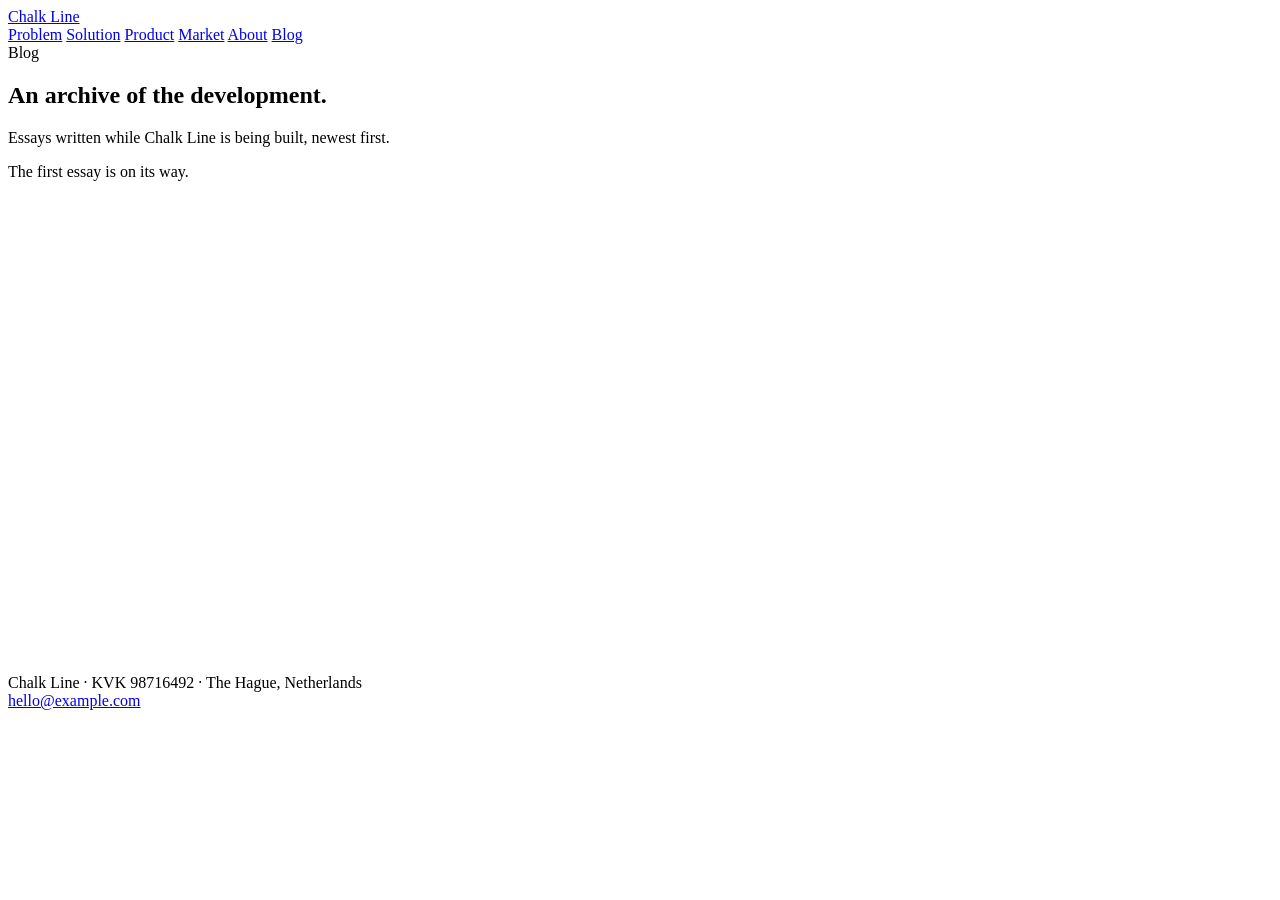
==== index.html @ dcace2c7 "Add files via upload" ====
<!DOCTYPE html>
<html lang="en">
<head>
  <meta charset="utf-8">
  <meta name="viewport" content="width=device-width, initial-scale=1">
  <title>Blog — Chalk Line</title>
  <link rel="stylesheet" href="../assets/style.css">
</head>
<body>

<header class="site-header">
  <div class="wrap">
    <a class="brand" href="../"><span class="brand-mark" aria-hidden="true"></span>Chalk Line</a>
    <nav class="nav" aria-label="Main">
      <a href="../#problem">Problem</a>
      <a href="../#solution">Solution</a>
      <a href="../#product">Product</a>
      <a href="../#market">Market</a>
      <a href="../#about">About</a>
      <a href="./" aria-current="page">Blog</a>
    </nav>
  </div>
</header>

<main>
  <section class="paper" style="min-height: 70vh">
    <div class="wrap">
      <div class="label">Blog</div>
      <h2>An archive of the development.</h2>
      <p class="prose">Essays written while Chalk Line is being built, newest first.</p>

      <div class="post-list">
        <!-- Add one block per essay, newest first. Copy post-template.html to a new file, then link it here.
        <a class="post" href="2026-12-01-title.html" style="text-decoration:none">
          <div class="d">1 DEC 2026</div>
          <div><h3>Essay title</h3><p>One-sentence summary.</p></div>
        </a>
        -->
      </div>

      <div class="empty">The first essay is on its way.</div>
    </div>
  </section>
</main>

<footer class="site-footer">
  <div class="wrap">
    <div>Chalk Line · KVK 98716492 · The Hague, Netherlands</div>
    <div><a href="mailto:hello@example.com">hello@example.com</a></div>
  </div>
</footer>

</body>
</html>
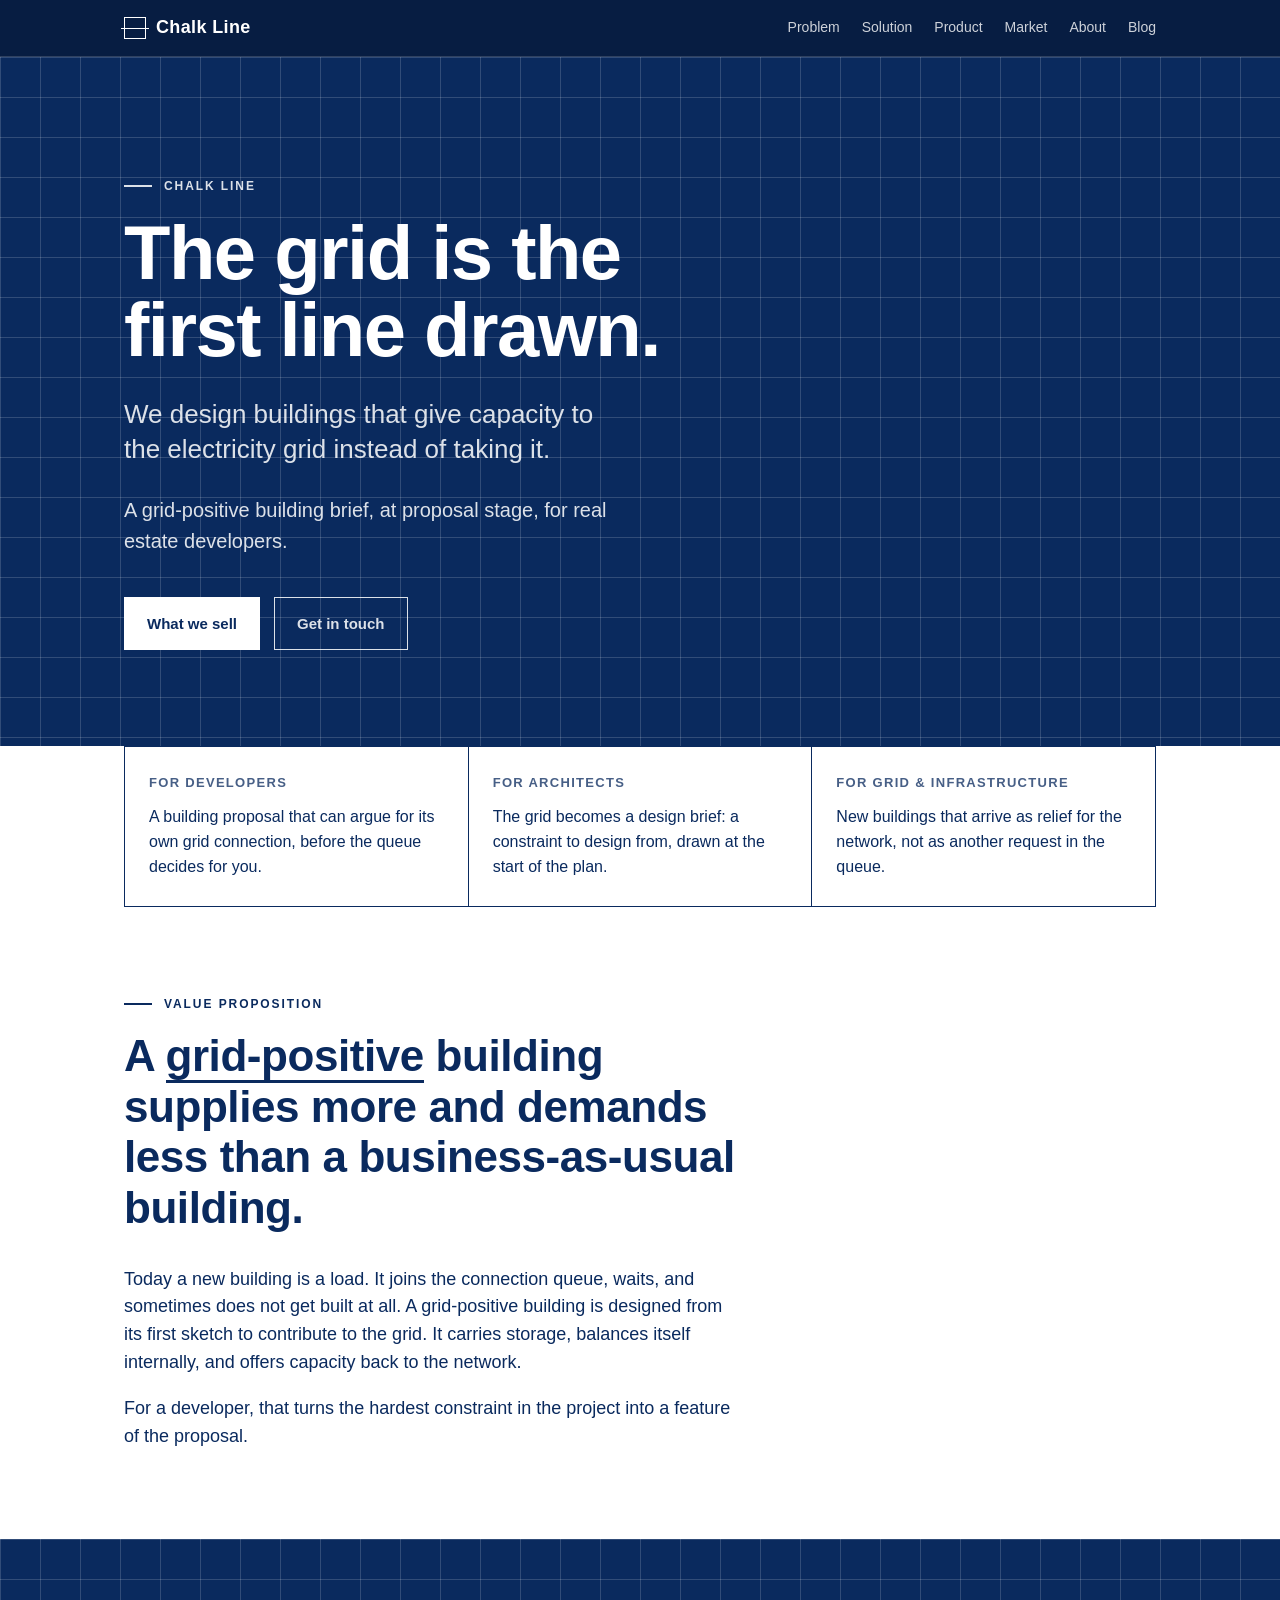
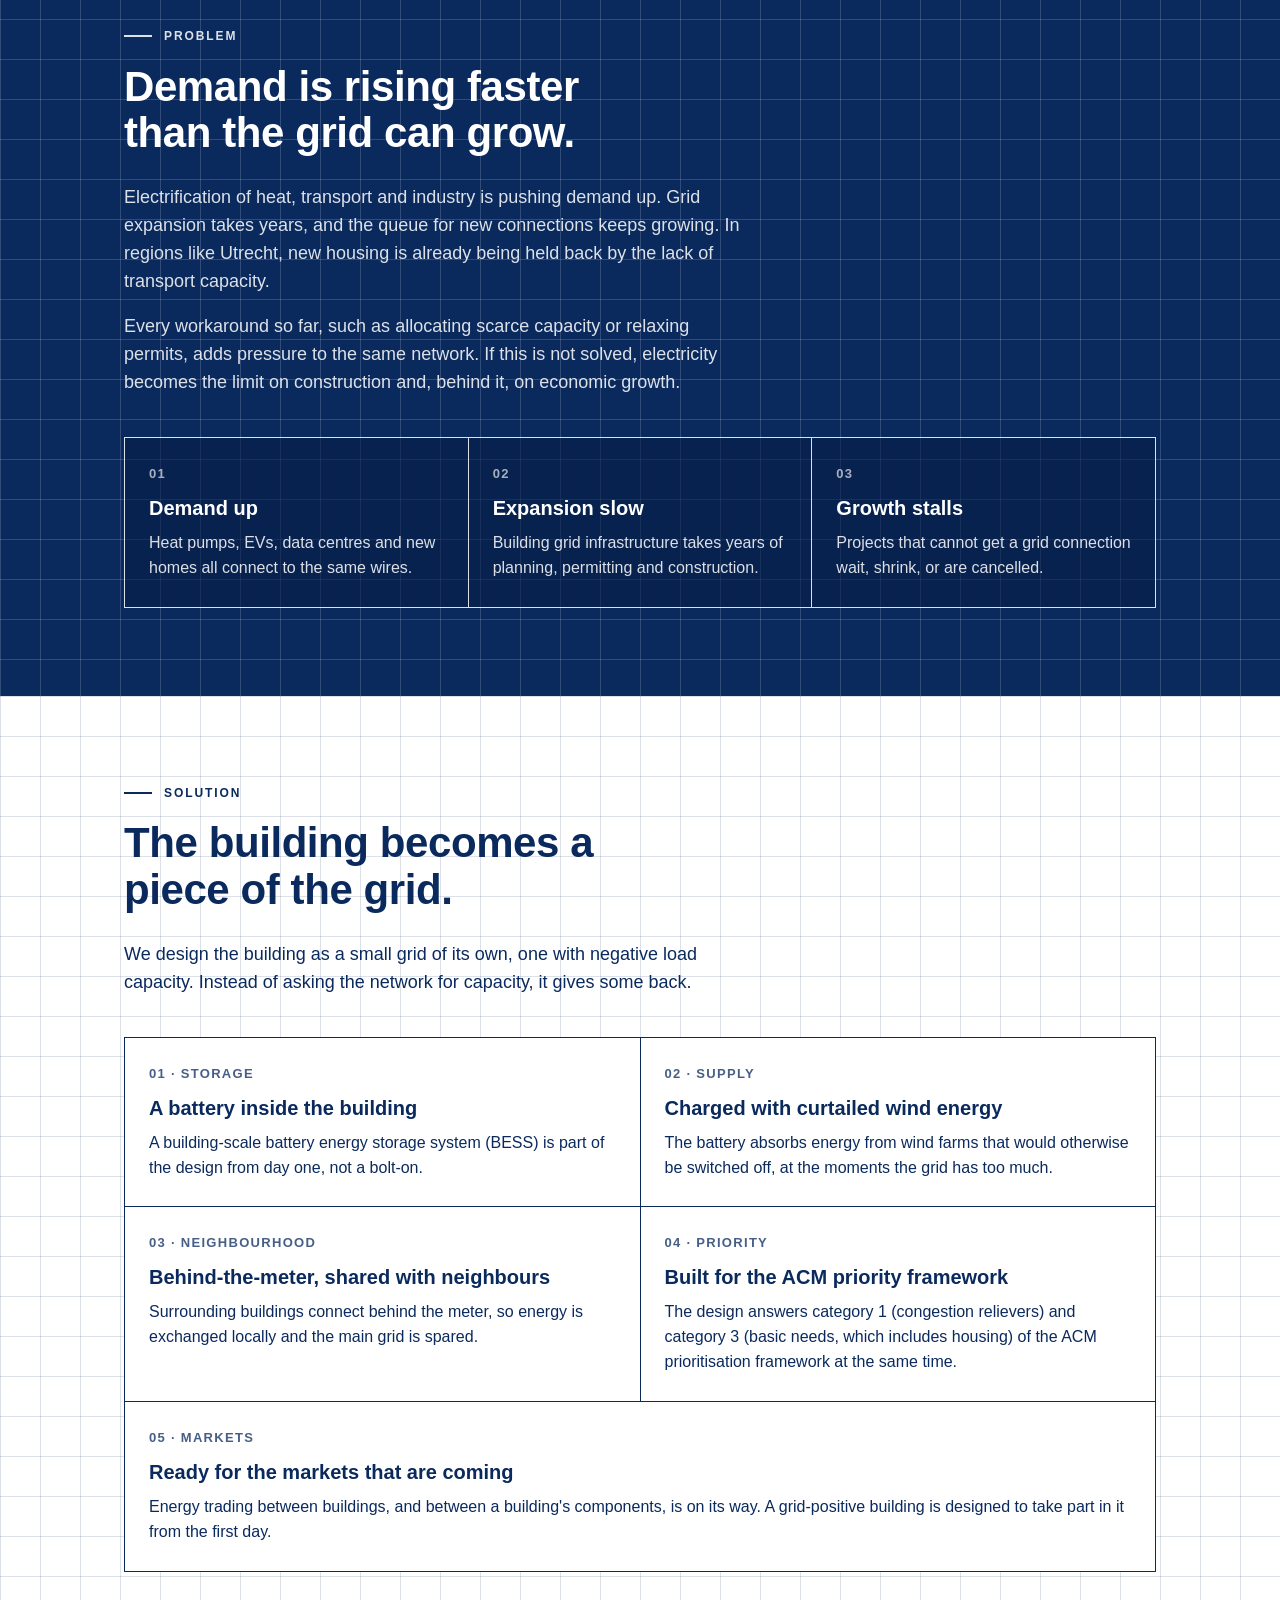
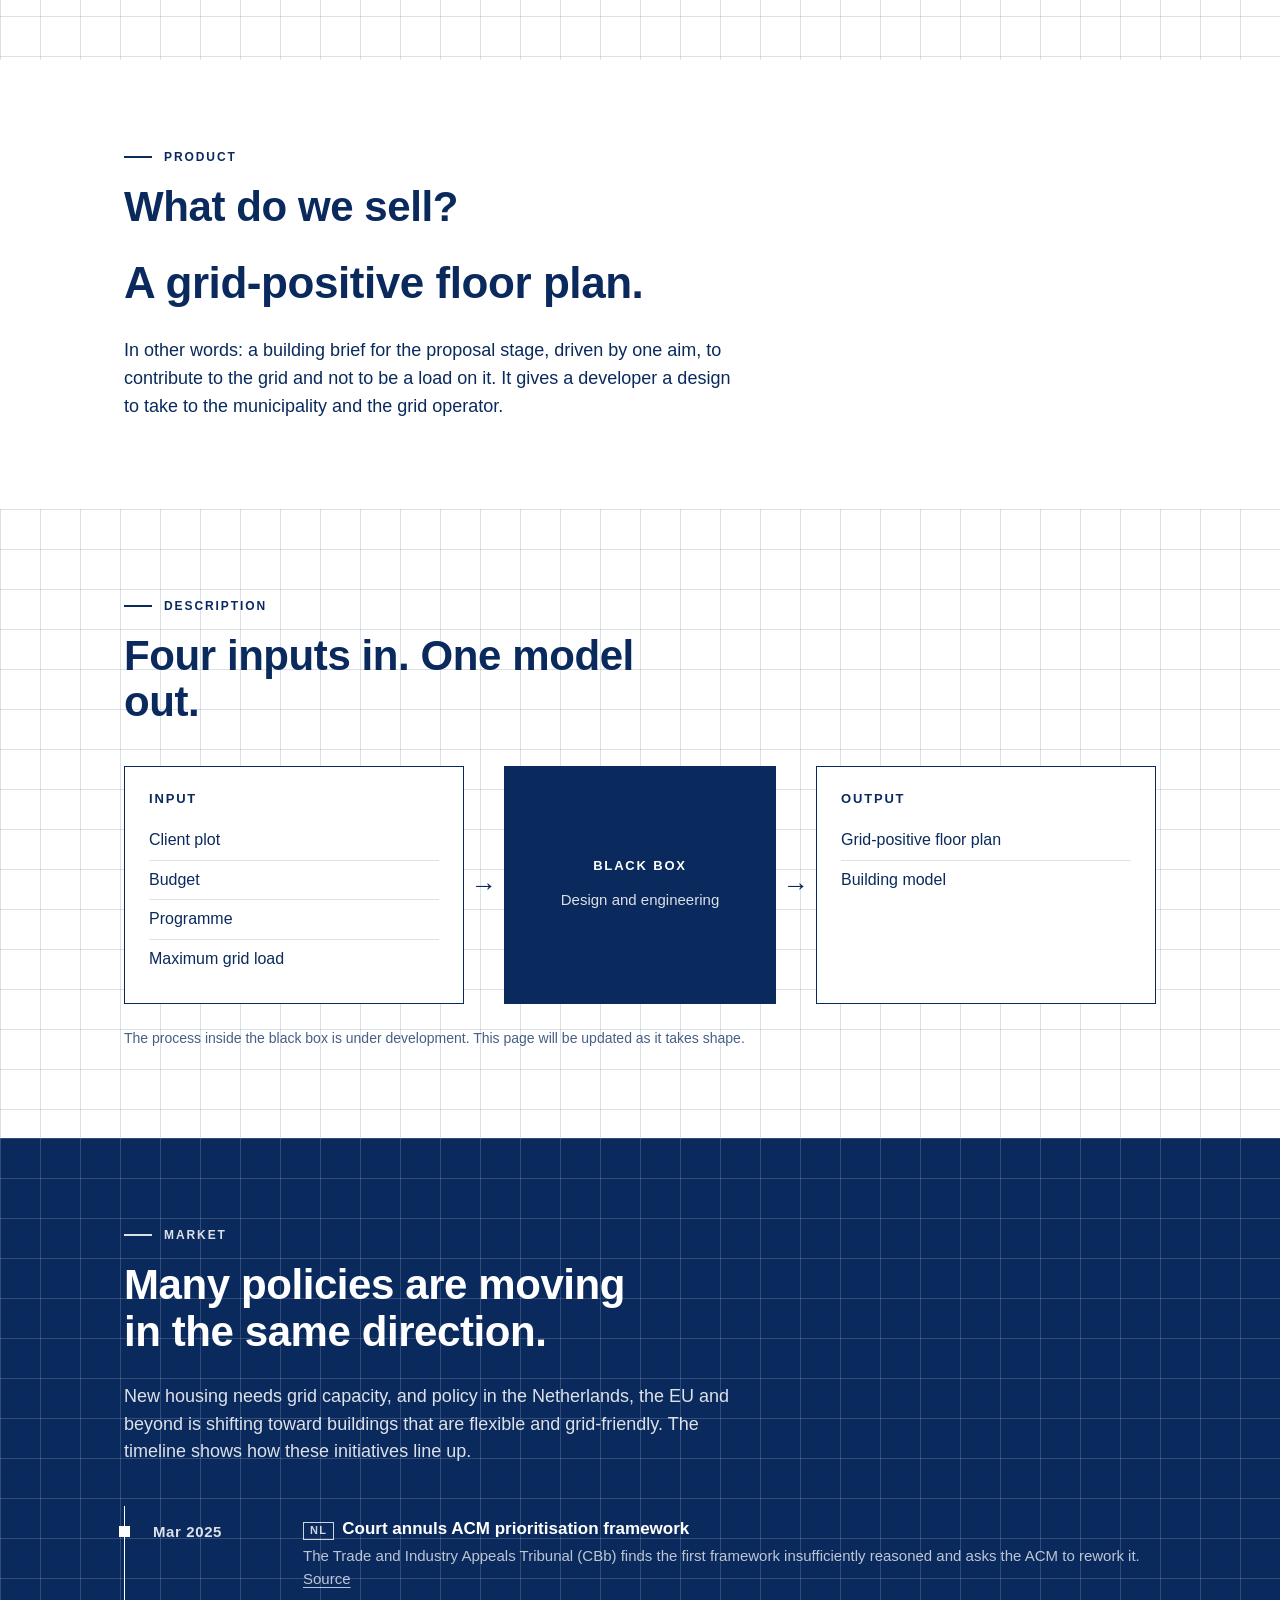
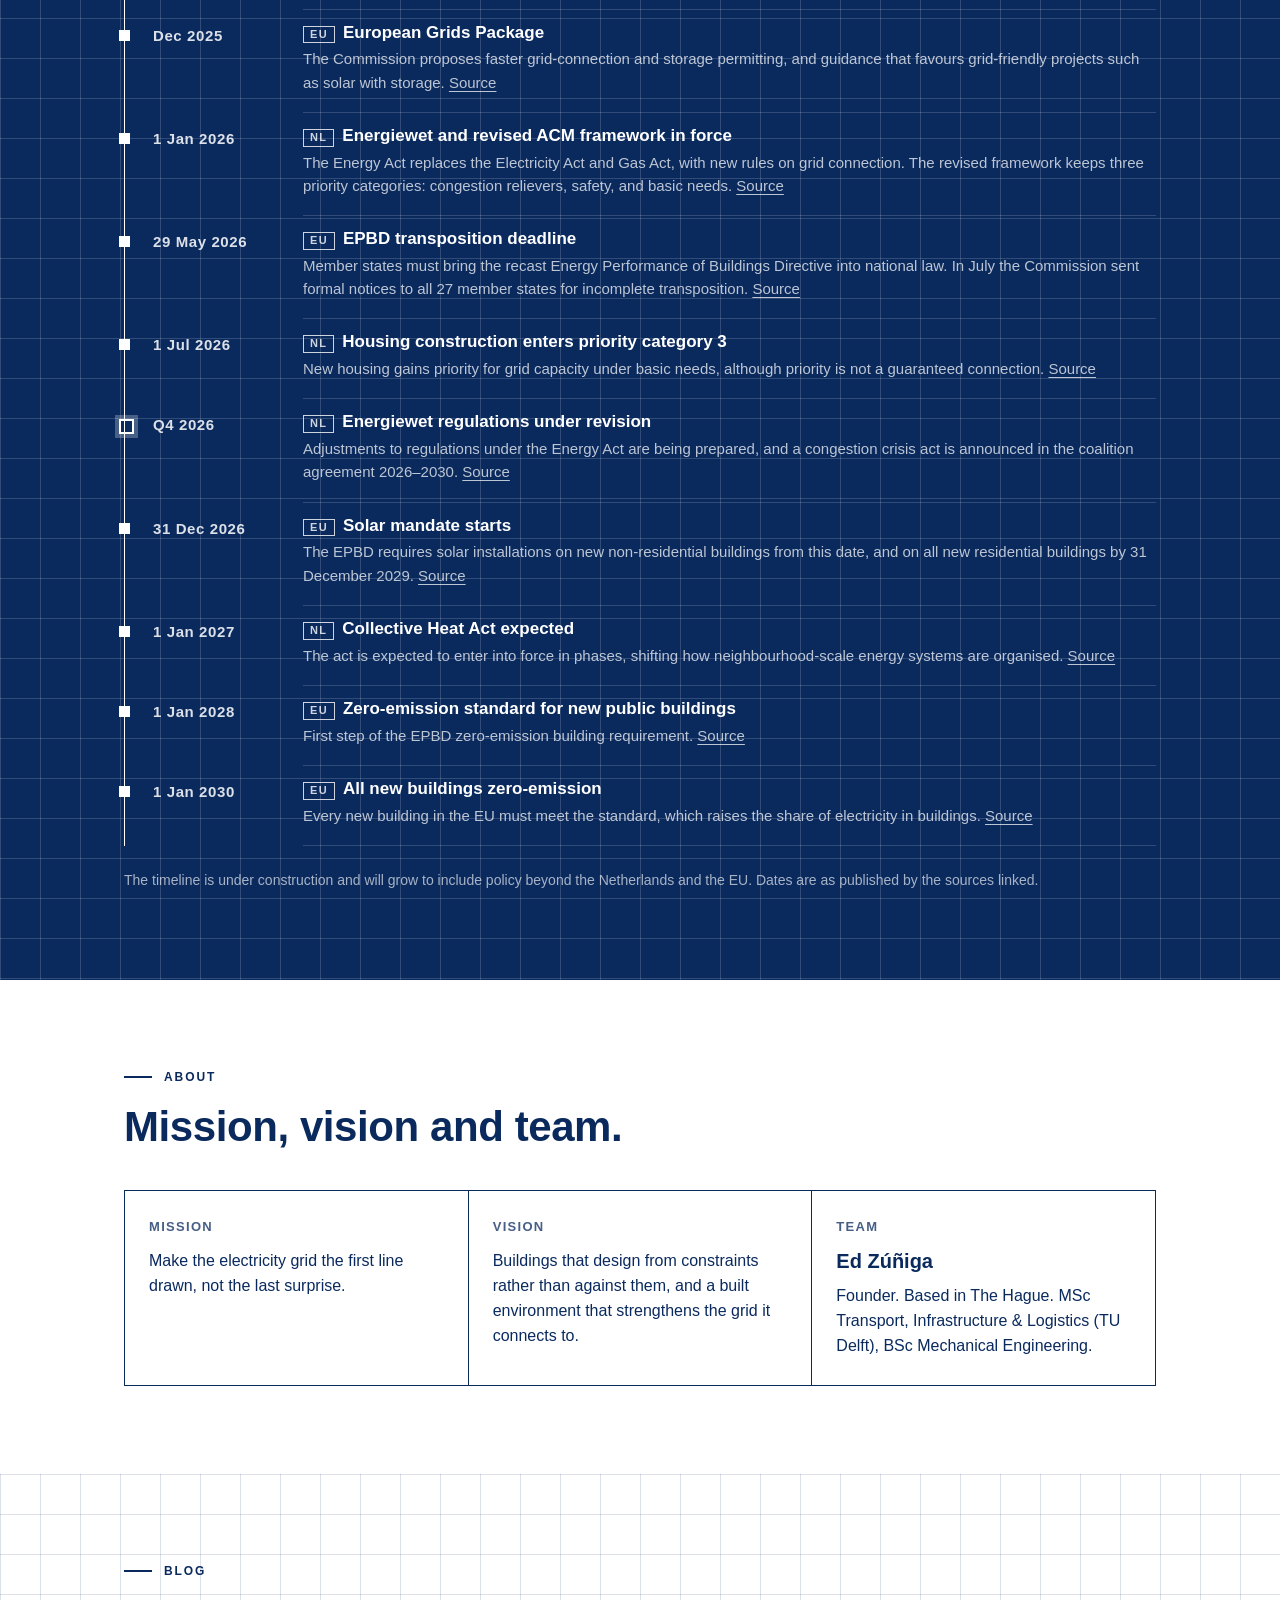
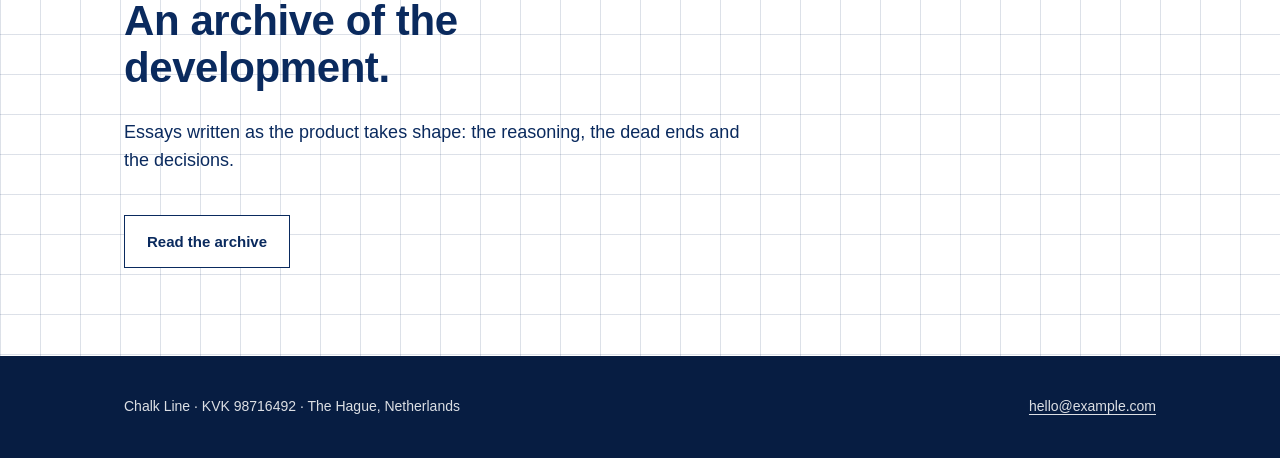
==== commit f9b9c558: "Add files via upload" ====
--- a/index.html
+++ b/index.html
@@ -3,44 +3,265 @@
 <head>
   <meta charset="utf-8">
   <meta name="viewport" content="width=device-width, initial-scale=1">
-  <title>Blog — Chalk Line</title>
-  <link rel="stylesheet" href="../assets/style.css">
+  <title>Chalk Line — Grid-positive buildings</title>
+  <meta name="description" content="Chalk Line produces grid-positive building briefs: a floor plan and proposal-stage brief driven by the aim to contribute to the electricity grid rather than load it.">
+  <link rel="stylesheet" href="assets/style.css">
 </head>
 <body>
 
 <header class="site-header">
   <div class="wrap">
-    <a class="brand" href="../"><span class="brand-mark" aria-hidden="true"></span>Chalk Line</a>
+    <a class="brand" href="#top"><span class="brand-mark" aria-hidden="true"></span>Chalk Line</a>
     <nav class="nav" aria-label="Main">
-      <a href="../#problem">Problem</a>
-      <a href="../#solution">Solution</a>
-      <a href="../#product">Product</a>
-      <a href="../#market">Market</a>
-      <a href="../#about">About</a>
-      <a href="./" aria-current="page">Blog</a>
+      <a href="#problem">Problem</a>
+      <a href="#solution">Solution</a>
+      <a href="#product">Product</a>
+      <a href="#market">Market</a>
+      <a href="#about">About</a>
+      <a href="blog/">Blog</a>
     </nav>
   </div>
 </header>
 
-<main>
-  <section class="paper" style="min-height: 70vh">
-    <div class="wrap">
-      <div class="label">Blog</div>
-      <h2>An archive of the development.</h2>
-      <p class="prose">Essays written while Chalk Line is being built, newest first.</p>
-
-      <div class="post-list">
-        <!-- Add one block per essay, newest first. Copy post-template.html to a new file, then link it here.
-        <a class="post" href="2026-12-01-title.html" style="text-decoration:none">
-          <div class="d">1 DEC 2026</div>
-          <div><h3>Essay title</h3><p>One-sentence summary.</p></div>
-        </a>
-        -->
-      </div>
-
-      <div class="empty">The first essay is on its way.</div>
-    </div>
-  </section>
+<main id="top">
+
+<!-- ============ LANDING ============ -->
+<section class="navy hero">
+  <div class="wrap">
+    <div class="label">Chalk Line</div>
+    <h1>The grid is the<br>first line drawn.</h1>
+    <p class="lead">We design buildings that give capacity to the electricity grid instead of taking it.</p>
+    <p class="sub">A grid-positive building brief, at proposal stage, for real estate developers.</p>
+    <div class="actions">
+      <a class="btn solid" href="#product">What we sell</a>
+      <a class="btn ghost" href="mailto:hello@example.com">Get in touch</a>
+    </div>
+  </div>
+</section>
+
+<section class="plain" style="padding:0">
+  <div class="wrap">
+    <div class="cells c3" style="margin-top:0; border-color: var(--navy); color: var(--navy);">
+      <div>
+        <div class="n">FOR DEVELOPERS</div>
+        <p>A building proposal that can argue for its own grid connection, before the queue decides for you.</p>
+      </div>
+      <div>
+        <div class="n">FOR ARCHITECTS</div>
+        <p>The grid becomes a design brief: a constraint to design from, drawn at the start of the plan.</p>
+      </div>
+      <div>
+        <div class="n">FOR GRID &amp; INFRASTRUCTURE</div>
+        <p>New buildings that arrive as relief for the network, not as another request in the queue.</p>
+      </div>
+    </div>
+  </div>
+</section>
+
+<!-- ============ VALUE PROPOSITION ============ -->
+<section class="plain" id="value">
+  <div class="wrap">
+    <div class="label">Value proposition</div>
+    <p class="big-statement">A <em>grid-positive</em> building supplies more and demands less than a business-as-usual building.</p>
+    <div class="prose" style="margin-top:32px">
+      <p>Today a new building is a load. It joins the connection queue, waits, and sometimes does not get built at all. A grid-positive building is designed from its first sketch to contribute to the grid. It carries storage, balances itself internally, and offers capacity back to the network.</p>
+      <p>For a developer, that turns the hardest constraint in the project into a feature of the proposal.</p>
+    </div>
+  </div>
+</section>
+
+<!-- ============ PROBLEM ============ -->
+<section class="navy" id="problem">
+  <div class="wrap">
+    <div class="label">Problem</div>
+    <h2>Demand is rising faster than the grid can grow.</h2>
+    <div class="prose">
+      <p>Electrification of heat, transport and industry is pushing demand up. Grid expansion takes years, and the queue for new connections keeps growing. In regions like Utrecht, new housing is already being held back by the lack of transport capacity.</p>
+      <p>Every workaround so far, such as allocating scarce capacity or relaxing permits, adds pressure to the same network. If this is not solved, electricity becomes the limit on construction and, behind it, on economic growth.</p>
+    </div>
+    <div class="cells c3">
+      <div><div class="n">01</div><h3>Demand up</h3><p>Heat pumps, EVs, data centres and new homes all connect to the same wires.</p></div>
+      <div><div class="n">02</div><h3>Expansion slow</h3><p>Building grid infrastructure takes years of planning, permitting and construction.</p></div>
+      <div><div class="n">03</div><h3>Growth stalls</h3><p>Projects that cannot get a grid connection wait, shrink, or are cancelled.</p></div>
+    </div>
+  </div>
+</section>
+
+<!-- ============ SOLUTION ============ -->
+<section class="paper" id="solution">
+  <div class="wrap">
+    <div class="label">Solution</div>
+    <h2>The building becomes a piece of the grid.</h2>
+    <div class="prose">
+      <p>We design the building as a small grid of its own, one with negative load capacity. Instead of asking the network for capacity, it gives some back.</p>
+    </div>
+    <div class="cells c2" style="color: var(--navy)">
+      <div>
+        <div class="n">01 · STORAGE</div>
+        <h3>A battery inside the building</h3>
+        <p>A building-scale battery energy storage system (BESS) is part of the design from day one, not a bolt-on.</p>
+      </div>
+      <div>
+        <div class="n">02 · SUPPLY</div>
+        <h3>Charged with curtailed wind energy</h3>
+        <p>The battery absorbs energy from wind farms that would otherwise be switched off, at the moments the grid has too much.</p>
+      </div>
+      <div>
+        <div class="n">03 · NEIGHBOURHOOD</div>
+        <h3>Behind-the-meter, shared with neighbours</h3>
+        <p>Surrounding buildings connect behind the meter, so energy is exchanged locally and the main grid is spared.</p>
+      </div>
+      <div>
+        <div class="n">04 · PRIORITY</div>
+        <h3>Built for the ACM priority framework</h3>
+        <p>The design answers category 1 (congestion relievers) and category 3 (basic needs, which includes housing) of the ACM prioritisation framework at the same time.</p>
+      </div>
+    </div>
+    <div class="cells c3" style="margin-top:0; border-top:0; color: var(--navy)">
+      <div style="grid-column: 1 / -1">
+        <div class="n">05 · MARKETS</div>
+        <h3>Ready for the markets that are coming</h3>
+        <p>Energy trading between buildings, and between a building's components, is on its way. A grid-positive building is designed to take part in it from the first day.</p>
+      </div>
+    </div>
+  </div>
+</section>
+
+<!-- ============ PRODUCT ============ -->
+<section class="plain" id="product">
+  <div class="wrap">
+    <div class="label">Product</div>
+    <h2>What do we sell?</h2>
+    <p class="big-statement" style="max-width:30ch">A grid-positive floor plan.</p>
+    <div class="prose" style="margin-top:28px">
+      <p>In other words: a building brief for the proposal stage, driven by one aim, to contribute to the grid and not to be a load on it. It gives a developer a design to take to the municipality and the grid operator.</p>
+    </div>
+  </div>
+</section>
+
+<!-- ============ DESCRIPTION ============ -->
+<section class="paper" id="description">
+  <div class="wrap">
+    <div class="label">Description</div>
+    <h2>Four inputs in. One model out.</h2>
+    <div class="flow" style="color: var(--navy)">
+      <div class="box">
+        <h3>Input</h3>
+        <ul>
+          <li>Client plot</li>
+          <li>Budget</li>
+          <li>Programme</li>
+          <li>Maximum grid load</li>
+        </ul>
+      </div>
+      <div class="arrow" aria-hidden="true">→</div>
+      <div class="box black">
+        <h3>Black box</h3>
+        <p>Design and engineering</p>
+      </div>
+      <div class="arrow" aria-hidden="true">→</div>
+      <div class="box">
+        <h3>Output</h3>
+        <ul>
+          <li>Grid-positive floor plan</li>
+          <li>Building model</li>
+        </ul>
+      </div>
+    </div>
+    <p class="note">The process inside the black box is under development. This page will be updated as it takes shape.</p>
+  </div>
+</section>
+
+<!-- ============ MARKET ============ -->
+<section class="navy" id="market">
+  <div class="wrap">
+    <div class="label">Market</div>
+    <h2>Many policies are moving in the same direction.</h2>
+    <div class="prose">
+      <p>New housing needs grid capacity, and policy in the Netherlands, the EU and beyond is shifting toward buildings that are flexible and grid-friendly. The timeline shows how these initiatives line up.</p>
+    </div>
+
+    <div class="timeline">
+      <div class="t-row">
+        <div class="t-date">Mar 2025</div>
+        <div class="t-body"><h3><span class="tag">NL</span>Court annuls ACM prioritisation framework</h3><p>The Trade and Industry Appeals Tribunal (CBb) finds the first framework insufficiently reasoned and asks the ACM to rework it. <a href="https://www.rechtspraak.nl/organisatie-en-contact/organisatie/college-van-beroep-voor-het-bedrijfsleven/nieuws/2025/03/prioriteringskader-van-acm-voor-transportverzoeken-elektriciteit-houdt-geen-stand">Source</a></p></div>
+      </div>
+      <div class="t-row">
+        <div class="t-date">Dec 2025</div>
+        <div class="t-body"><h3><span class="tag">EU</span>European Grids Package</h3><p>The Commission proposes faster grid-connection and storage permitting, and guidance that favours grid-friendly projects such as solar with storage. <a href="https://www.aoshearman.com/en/insights/ao-shearman-in-the-netherlands/102lxik/the-european-grids-package-policy-reforms-to-accelerate-europes-energy-transiti">Source</a></p></div>
+      </div>
+      <div class="t-row">
+        <div class="t-date">1 Jan 2026</div>
+        <div class="t-body"><h3><span class="tag">NL</span>Energiewet and revised ACM framework in force</h3><p>The Energy Act replaces the Electricity Act and Gas Act, with new rules on grid connection. The revised framework keeps three priority categories: congestion relievers, safety, and basic needs. <a href="https://www.acm.nl/nl/publicaties/acm-voorrang-maatschappelijke-projecten-blijft-mogelijk-met-nieuw-prioriteringskader">Source</a></p></div>
+      </div>
+      <div class="t-row">
+        <div class="t-date">29 May 2026</div>
+        <div class="t-body"><h3><span class="tag">EU</span>EPBD transposition deadline</h3><p>Member states must bring the recast Energy Performance of Buildings Directive into national law. In July the Commission sent formal notices to all 27 member states for incomplete transposition. <a href="https://transition-pathways.europa.eu/construction/news/commission-urges-eu-countries-implement-reinforced-building-energy-rules">Source</a></p></div>
+      </div>
+      <div class="t-row">
+        <div class="t-date">1 Jul 2026</div>
+        <div class="t-body"><h3><span class="tag">NL</span>Housing construction enters priority category 3</h3><p>New housing gains priority for grid capacity under basic needs, although priority is not a guaranteed connection. <a href="https://www.rvo.nl/onderwerpen/netcongestie/voorrang-op-elektriciteitsnet">Source</a></p></div>
+      </div>
+      <div class="t-row now">
+        <div class="t-date">Q4 2026</div>
+        <div class="t-body"><h3><span class="tag">NL</span>Energiewet regulations under revision</h3><p>Adjustments to regulations under the Energy Act are being prepared, and a congestion crisis act is announced in the coalition agreement 2026–2030. <a href="https://solarmagazine.nl/nieuws-zonne-energie/i43403/actieprogramma-netcongestie-boekt-resultaten-meer-dan-100-acties-in-gang-gezet">Source</a></p></div>
+      </div>
+      <div class="t-row">
+        <div class="t-date">31 Dec 2026</div>
+        <div class="t-body"><h3><span class="tag">EU</span>Solar mandate starts</h3><p>The EPBD requires solar installations on new non-residential buildings from this date, and on all new residential buildings by 31 December 2029. <a href="https://oeil.europarl.europa.eu/oeil/en/document-summary?id=1784741">Source</a></p></div>
+      </div>
+      <div class="t-row">
+        <div class="t-date">1 Jan 2027</div>
+        <div class="t-body"><h3><span class="tag">NL</span>Collective Heat Act expected</h3><p>The act is expected to enter into force in phases, shifting how neighbourhood-scale energy systems are organised. <a href="https://www.acm.nl/system/files/documents/focus-op-energie-2026_0.pdf">Source</a></p></div>
+      </div>
+      <div class="t-row">
+        <div class="t-date">1 Jan 2028</div>
+        <div class="t-body"><h3><span class="tag">EU</span>Zero-emission standard for new public buildings</h3><p>First step of the EPBD zero-emission building requirement. <a href="https://oeil.europarl.europa.eu/oeil/en/document-summary?id=1784741">Source</a></p></div>
+      </div>
+      <div class="t-row">
+        <div class="t-date">1 Jan 2030</div>
+        <div class="t-body"><h3><span class="tag">EU</span>All new buildings zero-emission</h3><p>Every new building in the EU must meet the standard, which raises the share of electricity in buildings. <a href="https://oeil.europarl.europa.eu/oeil/en/document-summary?id=1784741">Source</a></p></div>
+      </div>
+    </div>
+    <p class="note">The timeline is under construction and will grow to include policy beyond the Netherlands and the EU. Dates are as published by the sources linked.</p>
+  </div>
+</section>
+
+<!-- ============ ABOUT ============ -->
+<section class="plain" id="about">
+  <div class="wrap">
+    <div class="label">About</div>
+    <h2>Mission, vision and team.</h2>
+    <div class="cells c3" style="color: var(--navy)">
+      <div>
+        <div class="n">MISSION</div>
+        <p>Make the electricity grid the first line drawn, not the last surprise.</p>
+      </div>
+      <div>
+        <div class="n">VISION</div>
+        <p>Buildings that design from constraints rather than against them, and a built environment that strengthens the grid it connects to.</p>
+      </div>
+      <div>
+        <div class="n">TEAM</div>
+        <h3>Ed Zúñiga</h3>
+        <p>Founder. Based in The Hague. MSc Transport, Infrastructure &amp; Logistics (TU Delft), BSc Mechanical Engineering.</p>
+      </div>
+    </div>
+  </div>
+</section>
+
+<!-- ============ BLOG TEASER ============ -->
+<section class="paper" id="blog">
+  <div class="wrap">
+    <div class="label">Blog</div>
+    <h2>An archive of the development.</h2>
+    <div class="prose">
+      <p>Essays written as the product takes shape: the reasoning, the dead ends and the decisions.</p>
+    </div>
+    <div class="actions"><a class="btn" style="background:var(--white);color:var(--navy)" href="blog/">Read the archive</a></div>
+  </div>
+</section>
+
 </main>
 
 <footer class="site-footer">
--- a/assets/style.css
+++ b/assets/style.css
@@ -0,0 +1,157 @@
+/* Chalk Line — blueprint: navy + white, Helvetica, grid motif */
+:root {
+  --navy: #0a2a5e;
+  --navy-deep: #071d42;
+  --white: #ffffff;
+  --line-on-navy: rgba(255, 255, 255, 0.16);
+  --line-on-white: rgba(10, 42, 94, 0.14);
+  --text-on-navy: rgba(255, 255, 255, 0.86);
+  --text-on-white: #0a2a5e;
+  --cell: 40px;
+}
+
+* { box-sizing: border-box; margin: 0; padding: 0; }
+html { scroll-behavior: smooth; }
+body {
+  font-family: "Helvetica Neue", Helvetica, Arial, sans-serif;
+  font-size: 18px;
+  line-height: 1.55;
+  color: var(--text-on-white);
+  background: var(--white);
+  -webkit-font-smoothing: antialiased;
+}
+a { color: inherit; }
+img, svg { max-width: 100%; display: block; }
+
+.wrap { max-width: 1080px; margin: 0 auto; padding: 0 24px; }
+
+/* ---------- header ---------- */
+.site-header {
+  position: sticky; top: 0; z-index: 10;
+  background: var(--navy-deep);
+  color: var(--white);
+  border-bottom: 1px solid var(--line-on-navy);
+}
+.site-header .wrap { display: flex; align-items: center; justify-content: space-between; height: 56px; }
+.brand { font-weight: 700; letter-spacing: 0.02em; text-decoration: none; display: flex; align-items: center; gap: 10px; }
+.brand-mark { width: 22px; height: 22px; border: 1.5px solid var(--white); position: relative; }
+.brand-mark::after { content: ""; position: absolute; left: -4px; right: -4px; top: 50%; border-top: 1.5px solid var(--white); }
+.nav { display: flex; gap: 22px; font-size: 14px; }
+.nav a { text-decoration: none; opacity: 0.8; }
+.nav a:hover, .nav a[aria-current] { opacity: 1; text-decoration: underline; text-underline-offset: 5px; }
+
+/* ---------- sections ---------- */
+section { padding: 88px 0; }
+.navy {
+  background-color: var(--navy);
+  color: var(--text-on-navy);
+  background-image:
+    linear-gradient(var(--line-on-navy) 1px, transparent 1px),
+    linear-gradient(90deg, var(--line-on-navy) 1px, transparent 1px);
+  background-size: var(--cell) var(--cell);
+}
+.navy h1, .navy h2, .navy h3 { color: var(--white); }
+.paper {
+  background-color: var(--white);
+  background-image:
+    linear-gradient(var(--line-on-white) 1px, transparent 1px),
+    linear-gradient(90deg, var(--line-on-white) 1px, transparent 1px);
+  background-size: var(--cell) var(--cell);
+}
+.plain { background: var(--white); }
+
+.label {
+  font-size: 12px; letter-spacing: 0.16em; text-transform: uppercase; font-weight: 700;
+  margin-bottom: 18px; display: flex; align-items: center; gap: 12px;
+}
+.label::before { content: ""; width: 28px; border-top: 2px solid currentColor; }
+
+h1 { font-size: clamp(40px, 7vw, 76px); line-height: 1.02; letter-spacing: -0.02em; font-weight: 700; }
+h2 { font-size: clamp(28px, 4vw, 42px); line-height: 1.1; letter-spacing: -0.01em; font-weight: 700; margin-bottom: 28px; max-width: 22ch; }
+h3 { font-size: 20px; line-height: 1.25; margin-bottom: 10px; }
+p + p { margin-top: 1em; }
+.lead { font-size: clamp(20px, 2.4vw, 26px); line-height: 1.35; max-width: 34ch; margin-top: 28px; }
+.prose { max-width: 62ch; }
+
+/* ---------- hero ---------- */
+.hero { padding: 120px 0 96px; }
+.hero .sub { margin-top: 28px; max-width: 46ch; font-size: 20px; }
+.actions { margin-top: 40px; display: flex; gap: 14px; flex-wrap: wrap; }
+.btn {
+  display: inline-block; padding: 14px 22px; font-size: 15px; font-weight: 700;
+  text-decoration: none; border: 1.5px solid currentColor;
+}
+.navy .btn.solid { background: var(--white); color: var(--navy); border-color: var(--white); }
+.navy .btn.solid:hover { background: transparent; color: var(--white); }
+.btn.ghost:hover { background: rgba(255,255,255,0.12); }
+
+/* ---------- cell grids (shared hairline borders) ---------- */
+.cells { display: grid; gap: 0; border-top: 1.5px solid currentColor; border-left: 1.5px solid currentColor; margin-top: 40px; }
+.cells > * { border-right: 1.5px solid currentColor; border-bottom: 1.5px solid currentColor; padding: 26px 24px; }
+.cells.c3 { grid-template-columns: repeat(3, 1fr); }
+.cells.c2 { grid-template-columns: repeat(2, 1fr); }
+.cells.c5 { grid-template-columns: repeat(5, 1fr); }
+.paper .cells > * { background: var(--white); }
+.navy .cells > * { background: rgba(7, 29, 66, 0.55); }
+.cells .n { font-size: 13px; font-weight: 700; letter-spacing: 0.1em; margin-bottom: 12px; opacity: 0.75; }
+.cells p { font-size: 16px; }
+
+/* ---------- value proposition ---------- */
+.big-statement { font-size: clamp(26px, 3.6vw, 44px); line-height: 1.15; font-weight: 700; letter-spacing: -0.01em; max-width: 26ch; }
+.big-statement em { font-style: normal; border-bottom: 3px solid currentColor; }
+
+/* ---------- input -> black box -> output ---------- */
+.flow { display: grid; grid-template-columns: 1fr 40px 0.8fr 40px 1fr; align-items: stretch; margin-top: 40px; }
+.flow .box { border: 1.5px solid var(--navy); background: var(--white); padding: 24px; }
+.flow .box h3 { font-size: 13px; letter-spacing: 0.14em; text-transform: uppercase; margin-bottom: 14px; }
+.flow .box ul { list-style: none; font-size: 16px; }
+.flow .box li { padding: 7px 0; border-top: 1px solid var(--line-on-white); }
+.flow .box li:first-child { border-top: 0; }
+.flow .black { background: var(--navy); color: var(--white); display: flex; flex-direction: column; justify-content: center; text-align: center; }
+.flow .black h3 { color: var(--white); }
+.flow .black p { font-size: 15px; opacity: 0.85; }
+.flow .arrow { display: flex; align-items: center; justify-content: center; font-size: 26px; }
+.note { margin-top: 24px; font-size: 14px; opacity: 0.75; }
+
+/* ---------- timeline ---------- */
+.timeline { margin-top: 40px; border-left: 1.5px solid var(--white); }
+.t-row { display: grid; grid-template-columns: 150px 1fr; position: relative; padding: 0 0 0 28px; }
+.t-row::before { content: ""; position: absolute; left: -6px; top: 20px; width: 11px; height: 11px; background: var(--white); }
+.t-date { font-weight: 700; font-size: 15px; padding: 14px 0; letter-spacing: 0.04em; }
+.t-body { padding: 12px 0 18px; border-bottom: 1px solid var(--line-on-navy); }
+.t-body h3 { font-size: 17px; margin-bottom: 4px; }
+.t-body p { font-size: 15px; opacity: 0.85; }
+.t-body .tag { display: inline-block; font-size: 11px; letter-spacing: 0.12em; text-transform: uppercase; border: 1px solid currentColor; padding: 1px 6px; margin-right: 8px; opacity: 0.8; }
+.t-body a { text-underline-offset: 3px; }
+.t-row.now::before { background: transparent; border: 2px solid var(--white); box-shadow: 0 0 0 4px rgba(255,255,255,0.25); }
+
+/* ---------- list / blog ---------- */
+.post-list { margin-top: 32px; border-top: 1.5px solid var(--navy); }
+.post { display: grid; grid-template-columns: 120px 1fr; gap: 16px; padding: 20px 0; border-bottom: 1px solid var(--line-on-white); }
+.post .d { font-size: 14px; font-weight: 700; letter-spacing: 0.06em; }
+.post h3 { margin-bottom: 4px; }
+.post p { font-size: 16px; }
+.empty { padding: 28px; border: 1.5px dashed var(--navy); background: var(--white); margin-top: 32px; }
+article.essay { max-width: 62ch; }
+article.essay h1 { font-size: clamp(32px, 5vw, 52px); margin-bottom: 12px; }
+article.essay .meta { font-size: 14px; font-weight: 700; letter-spacing: 0.06em; margin-bottom: 36px; }
+article.essay h2 { font-size: 26px; margin: 40px 0 12px; max-width: none; }
+
+/* ---------- footer ---------- */
+.site-footer { background: var(--navy-deep); color: var(--text-on-navy); padding: 40px 0; font-size: 14px; }
+.site-footer .wrap { display: flex; justify-content: space-between; gap: 20px; flex-wrap: wrap; }
+.site-footer a { text-underline-offset: 3px; }
+
+/* ---------- responsive ---------- */
+@media (max-width: 820px) {
+  section { padding: 64px 0; }
+  .hero { padding: 80px 0 64px; }
+  .cells.c3, .cells.c2, .cells.c5 { grid-template-columns: 1fr; }
+  .flow { grid-template-columns: 1fr; }
+  .flow .arrow { transform: rotate(90deg); padding: 6px 0; }
+  .t-row { grid-template-columns: 1fr; }
+  .t-date { padding-bottom: 0; }
+  .nav { gap: 14px; font-size: 13px; flex-wrap: wrap; justify-content: flex-end; }
+  .site-header .wrap { height: auto; padding-top: 10px; padding-bottom: 10px; }
+  .post { grid-template-columns: 1fr; gap: 4px; }
+}
